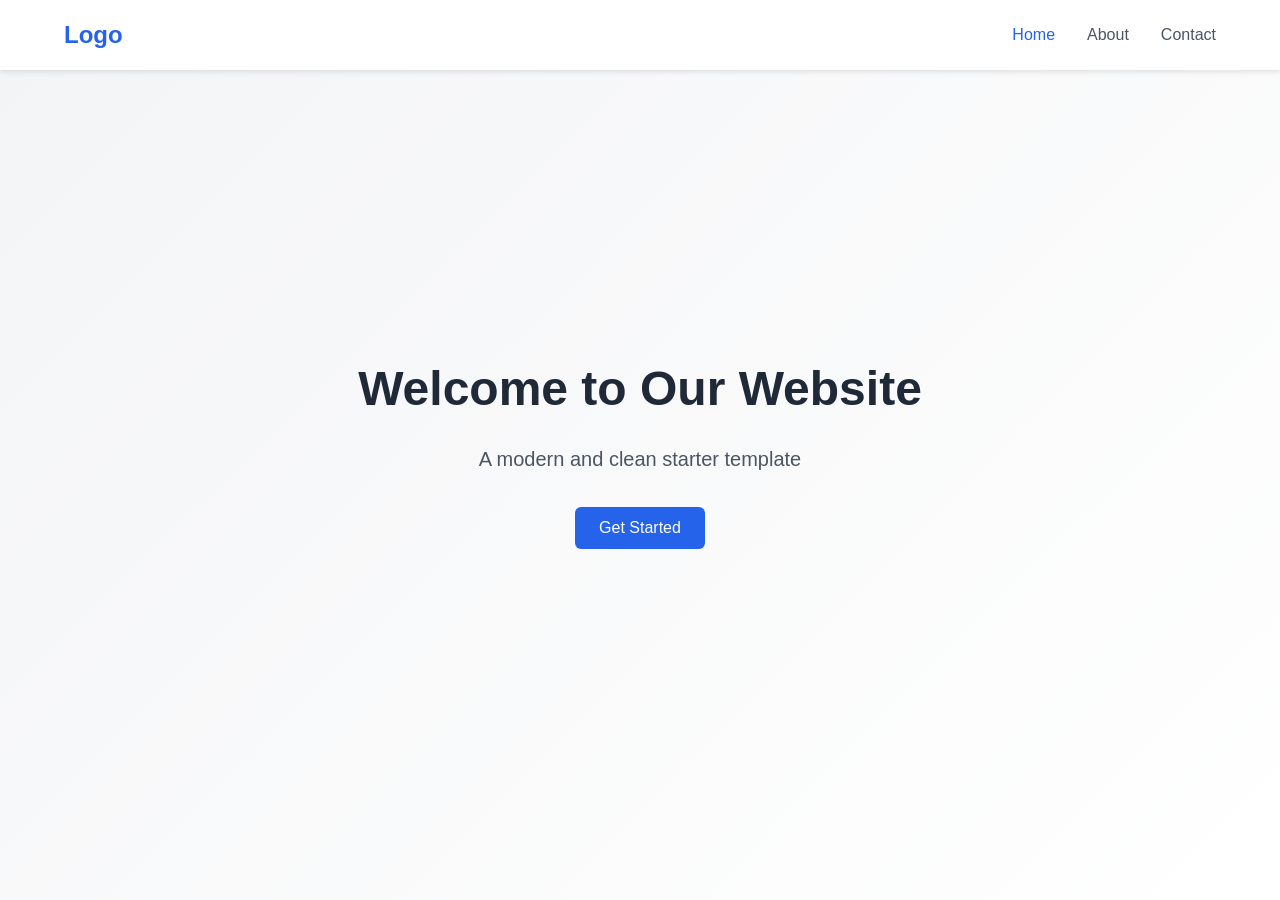
==== index.html @ f60c29c2 "Add basic files" ====
<!DOCTYPE html>
<html lang="en">
<head>
    <meta charset="UTF-8">
    <meta name="viewport" content="width=device-width, initial-scale=1.0">
    <title>Modern Starter Page</title>
    <link rel="stylesheet" href="style.css">
</head>
<body>
    <nav class="navbar">
        <div class="logo">Logo</div>
        <ul class="nav-links">
            <li><a href="#home" class="active">Home</a></li>
            <li><a href="#about">About</a></li>
            <li><a href="#contact">Contact</a></li>
        </ul>
    </nav>

    <main class="hero">
        <h1>Welcome to Our Website</h1>
        <p>A modern and clean starter template</p>
        <button class="cta-button">Get Started</button>
    </main>

    <script src="script.js"></script>
</body>
</html>
---- style.css ----
/* Modern CSS Reset */
* {
    margin: 0;
    padding: 0;
    box-sizing: border-box;
}

body {
    font-family: -apple-system, BlinkMacSystemFont, 'Segoe UI', Roboto, Oxygen, Ubuntu, Cantarell, sans-serif;
    line-height: 1.6;
    color: #333;
}

/* Navbar Styles */
.navbar {
    display: flex;
    justify-content: space-between;
    align-items: center;
    padding: 1rem 5%;
    background: white;
    box-shadow: 0 2px 5px rgba(0,0,0,0.1);
    position: fixed;
    width: 100%;
    top: 0;
}

.logo {
    font-size: 1.5rem;
    font-weight: bold;
    color: #2563eb;
}

.nav-links {
    display: flex;
    list-style: none;
    gap: 2rem;
}

.nav-links a {
    text-decoration: none;
    color: #4b5563;
    transition: color 0.3s ease;
}

.nav-links a:hover,
.nav-links a.active {
    color: #2563eb;
}

/* Hero Section */
.hero {
    height: 100vh;
    display: flex;
    flex-direction: column;
    justify-content: center;
    align-items: center;
    text-align: center;
    padding: 0 1rem;
    background: linear-gradient(135deg, #f3f4f6 0%, #ffffff 100%);
}

.hero h1 {
    font-size: 3rem;
    margin-bottom: 1rem;
    color: #1f2937;
}

.hero p {
    font-size: 1.25rem;
    color: #4b5563;
    margin-bottom: 2rem;
}

.cta-button {
    padding: 0.75rem 1.5rem;
    font-size: 1rem;
    background-color: #2563eb;
    color: white;
    border: none;
    border-radius: 0.375rem;
    cursor: pointer;
    transition: background-color 0.3s ease;
}

.cta-button:hover {
    background-color: #1d4ed8;
}

/* Responsive Design */
@media (max-width: 768px) {
    .nav-links {
        gap: 1rem;
    }
    
    .hero h1 {
        font-size: 2rem;
    }
    
    .hero p {
        font-size: 1rem;
    }
}
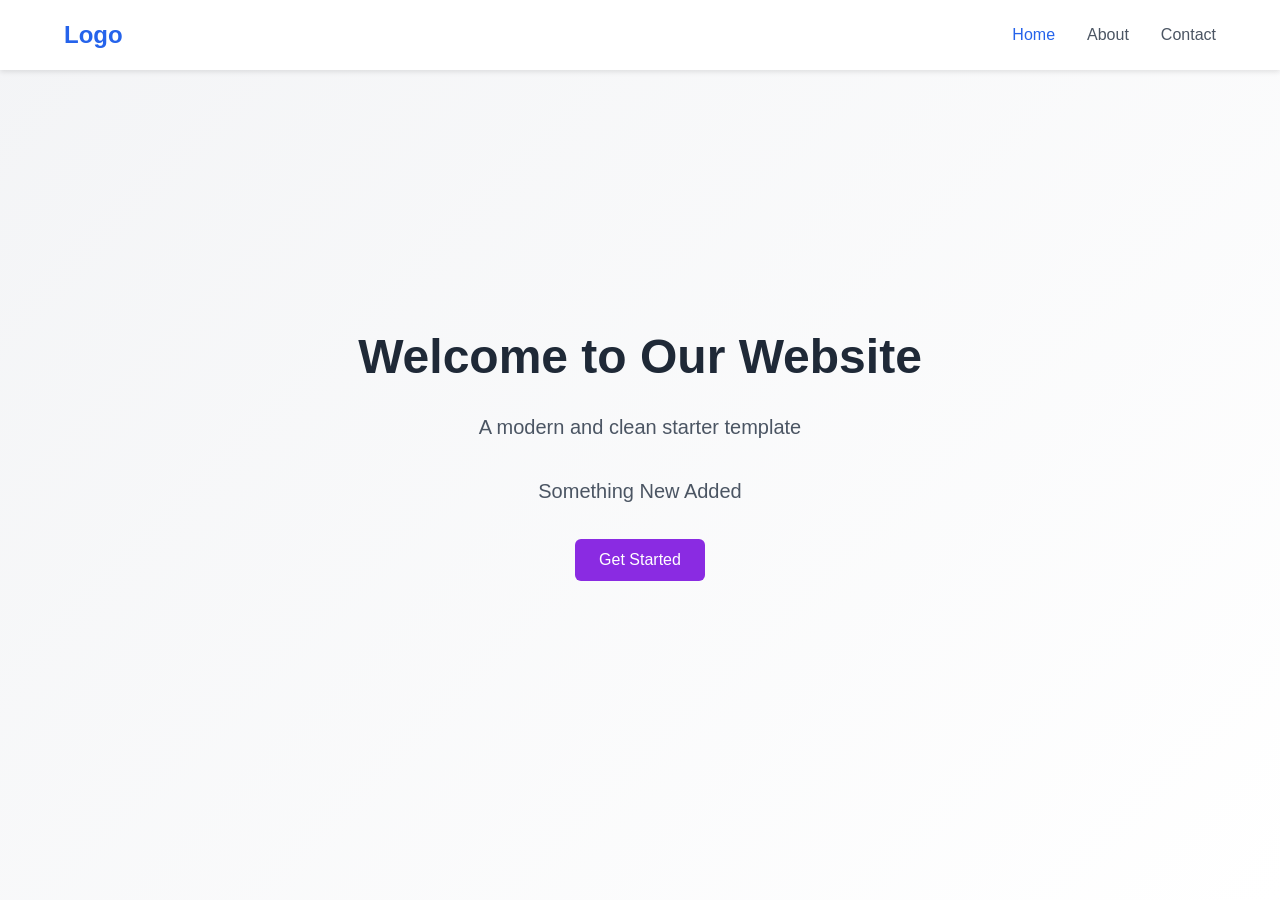
==== commit 36c06ee7: "Change Button Color" ====
--- a/index.html
+++ b/index.html
@@ -10,16 +10,17 @@
     <nav class="navbar">
         <div class="logo">Logo</div>
         <ul class="nav-links">
-            <li><a href="#home" class="active">Home</a></li>
-            <li><a href="#about">About</a></li>
-            <li><a href="#contact">Contact</a></li>
+            <li><a href="index.html" class="active">Home</a></li>
+            <li><a href="about.html">About</a></li>
+            <li><a href="contact.html">Contact</a></li>
         </ul>
     </nav>
 
     <main class="hero">
         <h1>Welcome to Our Website</h1>
         <p>A modern and clean starter template</p>
-        <button class="cta-button">Get Started</button>
+        <p>Something New Added</p>
+        <button class="cta-button" style="background-color: blueviolet;">Get Started</button>
     </main>
 
     <script src="script.js"></script>
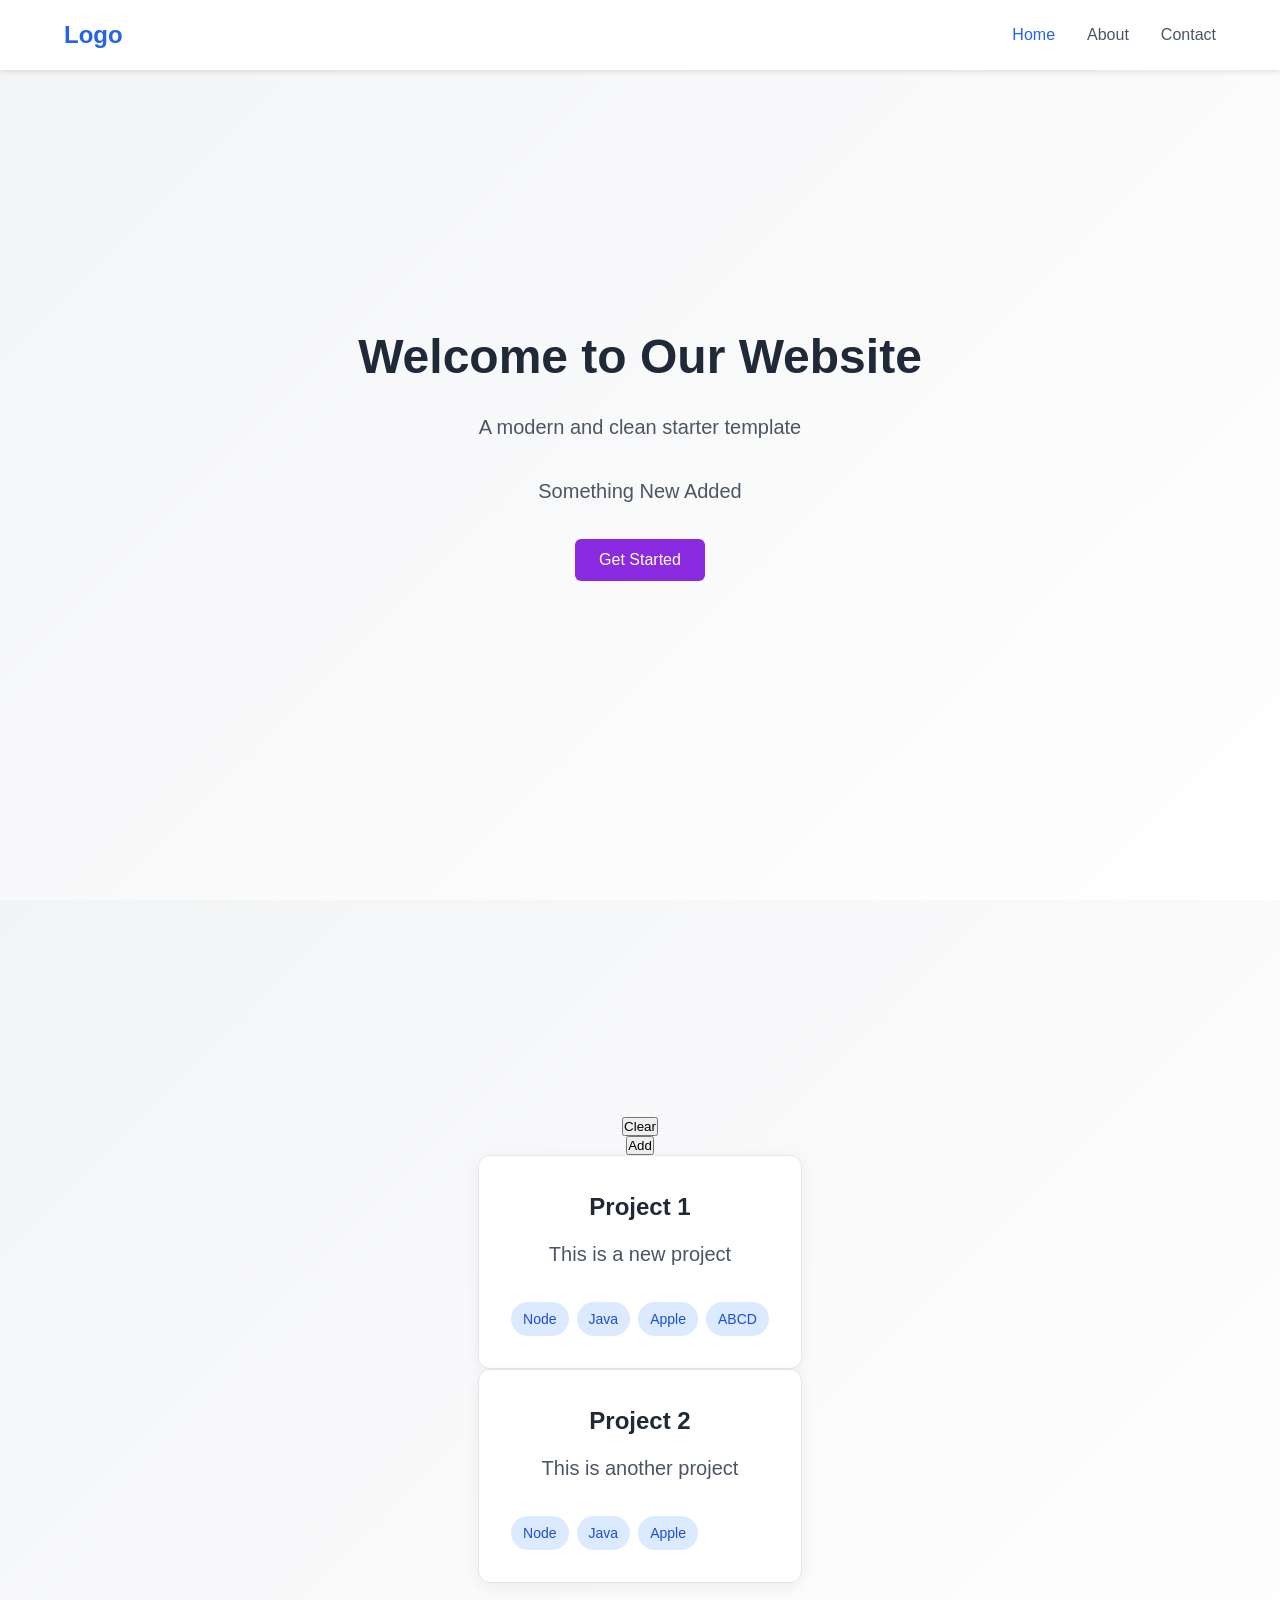
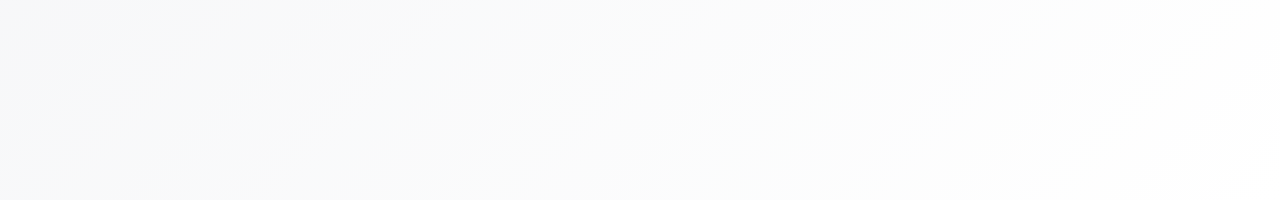
==== commit 1b96ac38: "correction in project.js" ====
--- a/index.html
+++ b/index.html
@@ -22,7 +22,14 @@
         <p>Something New Added</p>
         <button class="cta-button" style="background-color: blueviolet;">Get Started</button>
     </main>
+    <section class="hero">
+      <button onclick="clearProjects()">Clear</button>
+      <button onclick="generate()">Add</button>
+
+      <div id="projects-container"></div>
+    </section>
 
     <script src="script.js"></script>
+    <script src="project.js"></script>
 </body>
 </html>
--- a/style.css
+++ b/style.css
@@ -85,6 +85,77 @@
 .cta-button:hover {
     background-color: #1d4ed8;
 }
+/* Projects Section */
+.projects-section {
+    padding: 6rem 5%;
+    background-color: #f8fafc;
+}
+
+.projects-section h2 {
+    margin-bottom: 0.5rem;
+    font-size: 2.25rem;
+    text-align: center;
+    color: #1f2937;
+}
+
+.projects-section > p {
+    max-width: 600px;
+    margin: 0 auto 3rem;
+    text-align: center;
+    color: #6b7280;
+}
+
+.projects-container {
+    display: grid;
+    grid-template-columns: repeat(3, 1fr);
+    gap: 2rem;
+    max-width: 1200px;
+    margin: 0 auto;
+}
+
+.project-card {
+    padding: 2rem;
+    background-color: white;
+    border: 1px solid #e5e7eb;
+    border-radius: 0.75rem;
+    box-shadow: 0 4px 15px rgba(0, 0, 0, 0.06);
+    transition:
+        transform 0.3s ease,
+        box-shadow 0.3s ease;
+}
+
+.project-card:hover {
+    transform: translateY(-5px);
+    box-shadow: 0 10px 25px rgba(0, 0, 0, 0.1);
+}
+
+.project-card h3 {
+    margin-bottom: 0.75rem;
+    font-size: 1.5rem;
+    color: #1f2937;
+}
+
+.project-description {
+    margin-bottom: 1.5rem;
+    color: #6b7280;
+}
+
+.technologies {
+    display: flex;
+    flex-wrap: wrap;
+    gap: 0.5rem;
+}
+
+.technology {
+    display: inline-block;
+    padding: 0.35rem 0.75rem;
+    font-size: 0.875rem;
+    font-weight: 500;
+    color: #1d4ed8;
+    background-color: #dbeafe;
+    border-radius: 999px;
+}
+
 
 /* Responsive Design */
 @media (max-width: 768px) {
